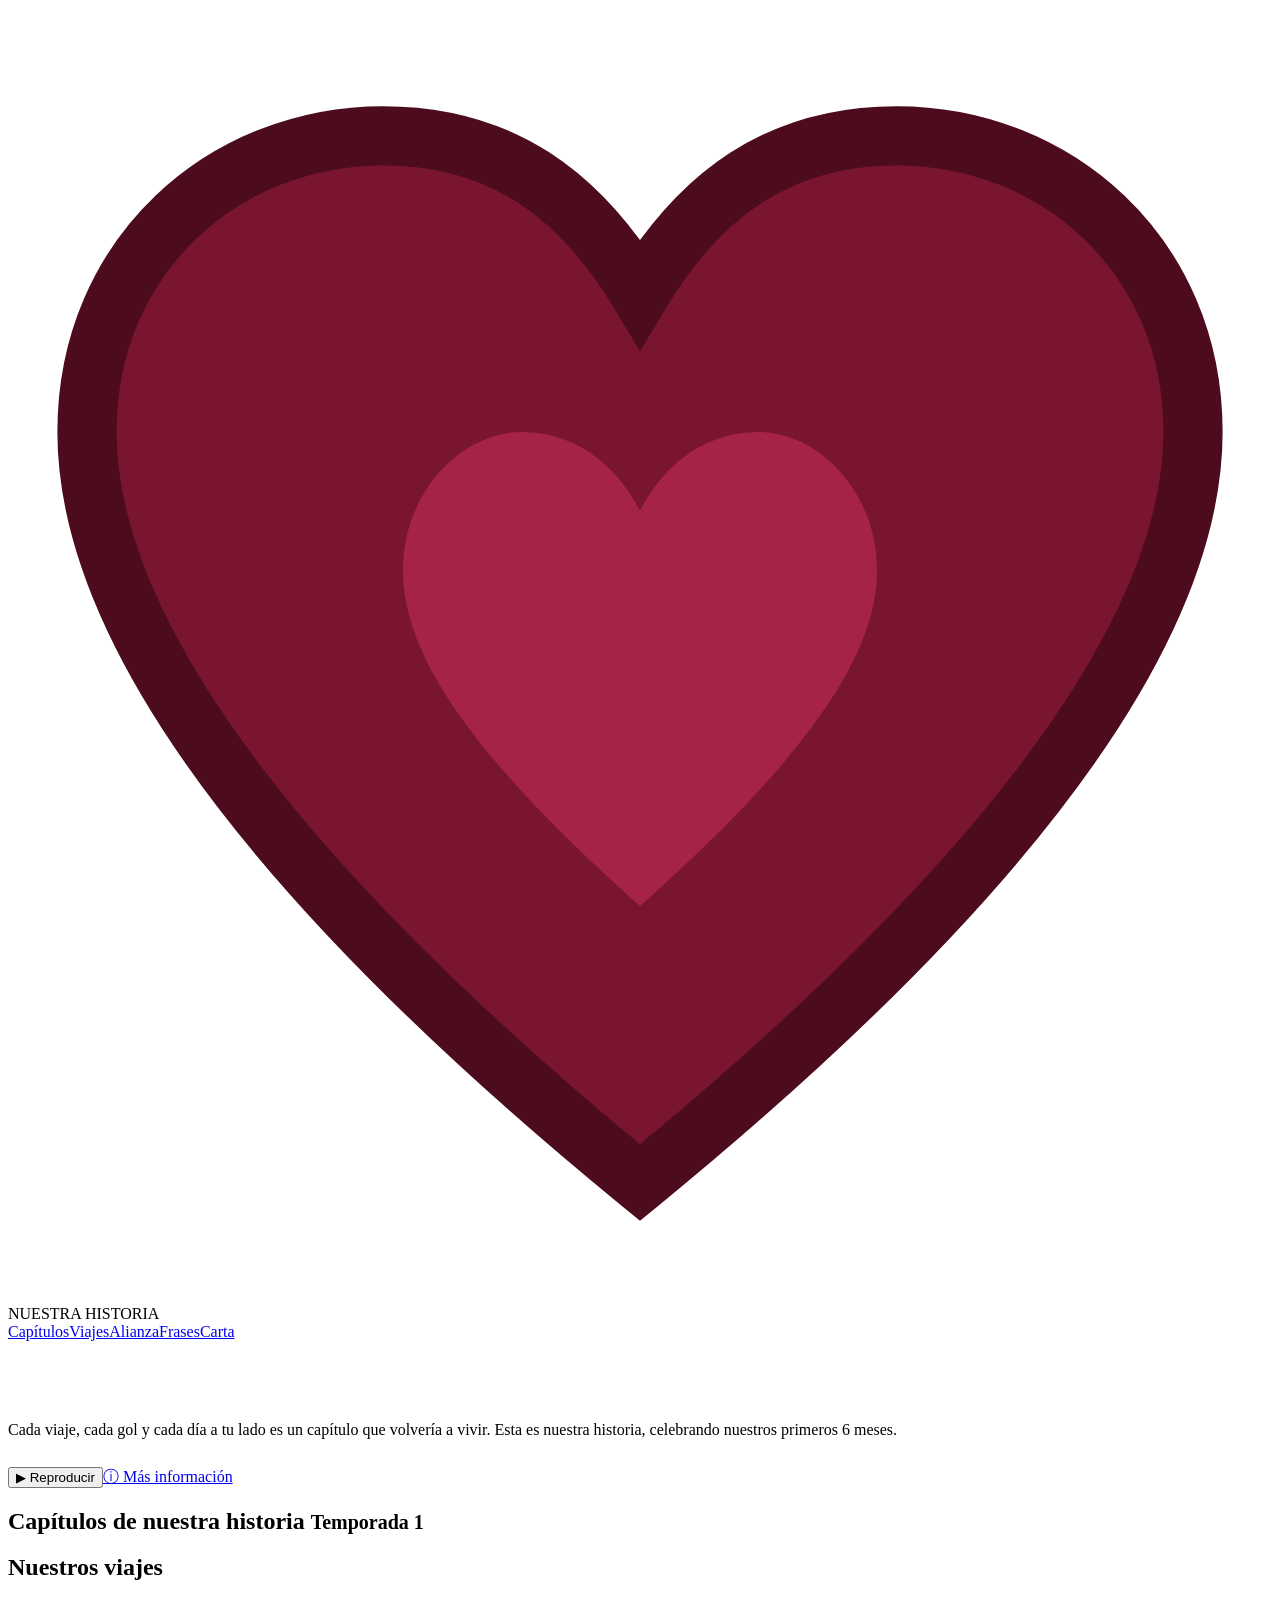
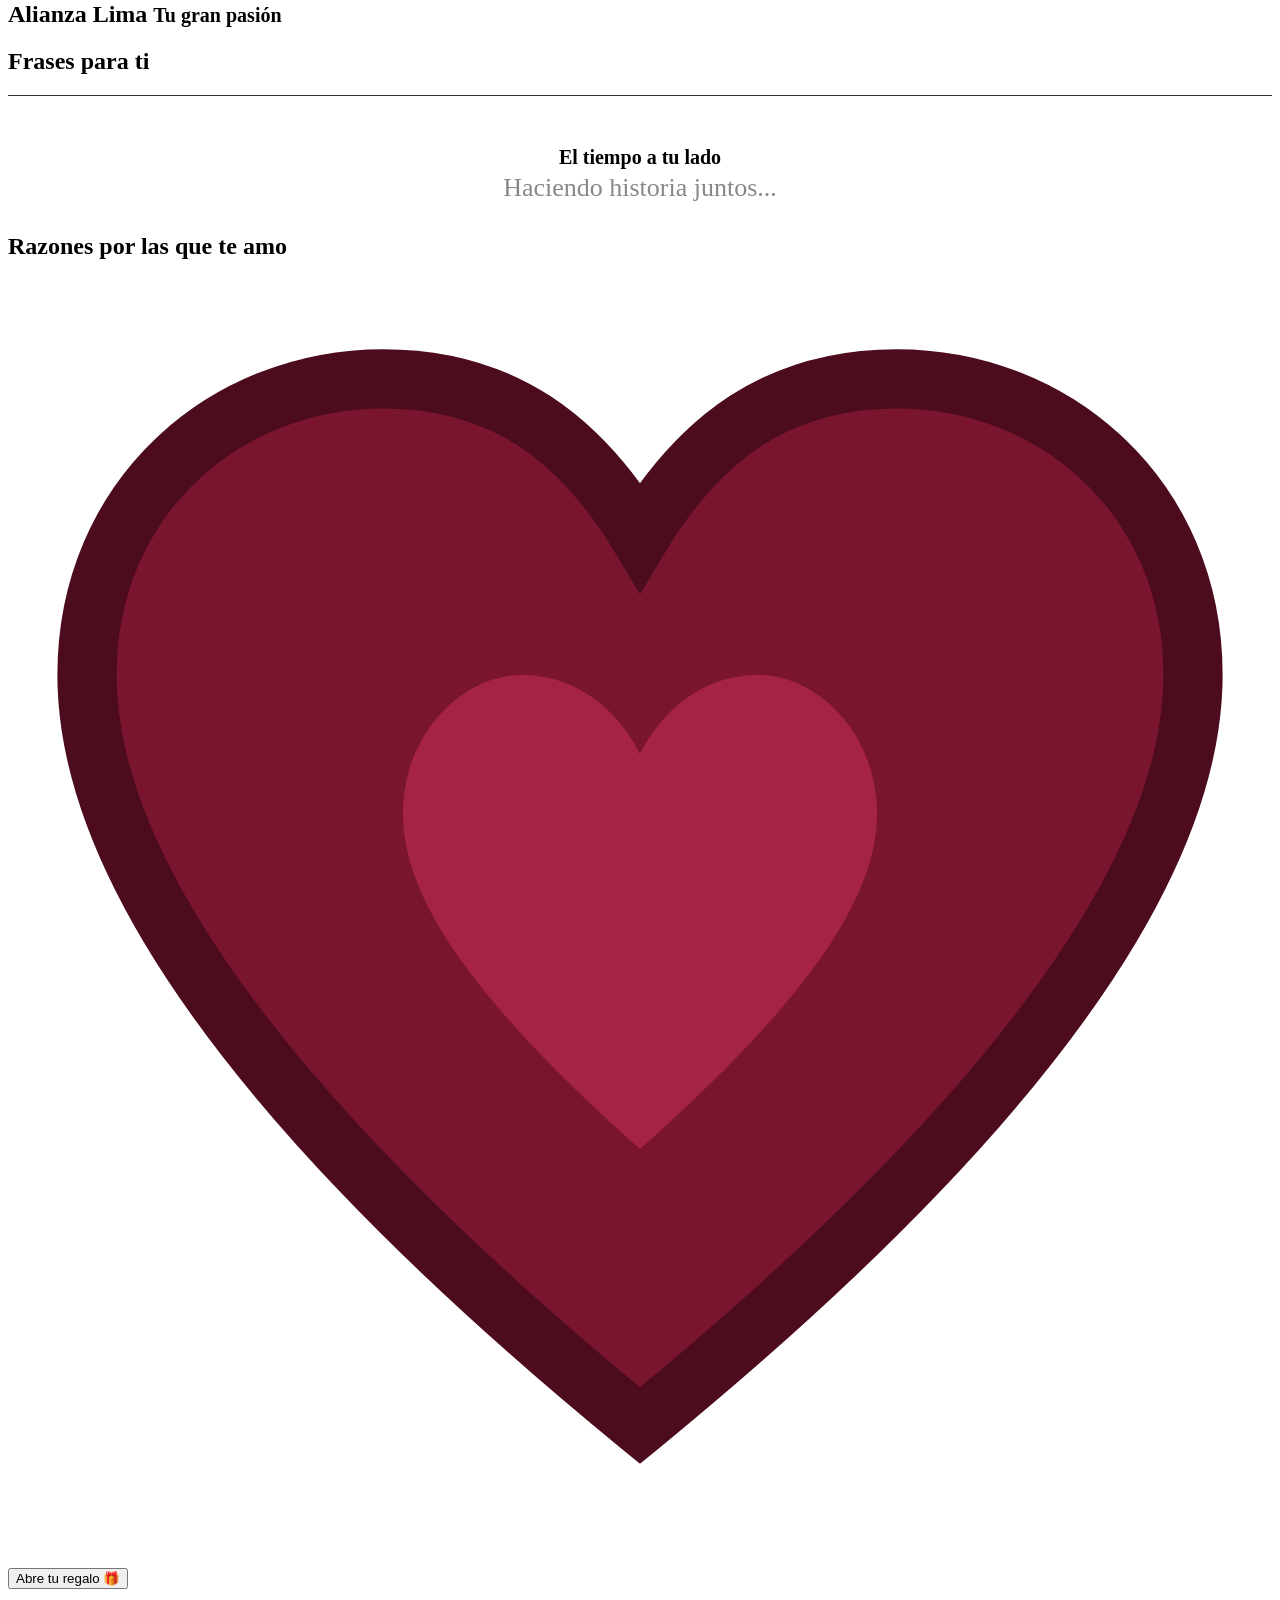
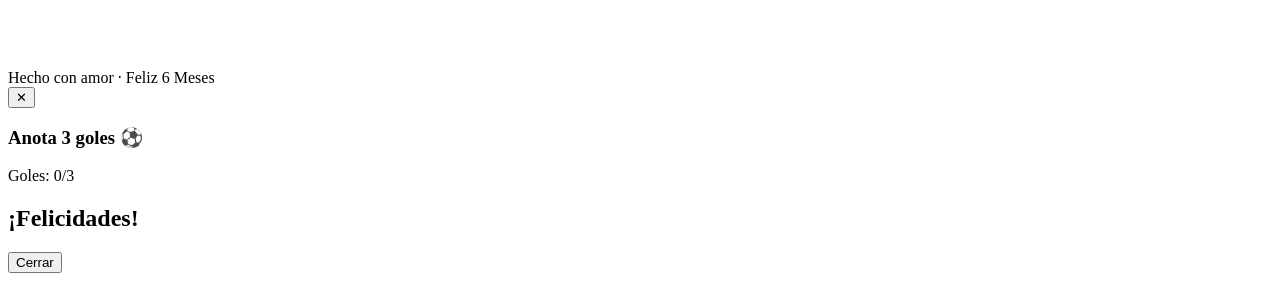
==== index.html @ a0ac825c "Add files via upload" ====
<!DOCTYPE html>
<html lang="es">
<head>
<meta charset="utf-8">
<meta name="viewport" content="width=device-width, initial-scale=1, viewport-fit=cover">
<meta name="robots" content="noindex,nofollow">
<title>Nuestra historia 💙 - Feliz 6 Meses</title>
<link href="https://fonts.googleapis.com/css2?family=Great+Vibes&family=Cormorant+Garamond:ital,wght@0,400;0,600;1,400&family=Poppins:wght@300;400;500;600;700&display=swap" rel="stylesheet">
<link rel="stylesheet" href="css/style.css">
</head>
<body>
<div id="intro">
  <h3 class="script" id="introTitle"></h3>
  <div class="env" id="env">
    <div class="back"></div>
    <div class="card"><small id="cardSmall"></small><span class="script" id="cardTitle"><span id="cardLine1"></span><br><span id="cardLine2"></span></span></div>
    <div class="pocket"></div>
    <div class="flap"></div>
    <svg class="seal" viewBox="0 0 64 64"><path d="M32 58C10 40 4 28 4 20 4 11 11 5 19 5c6 0 10 3 13 8 3-5 7-8 13-8 8 0 15 6 15 15 0 8-6 20-28 38z" fill="#7a1530" stroke="#4d0c1e" stroke-width="3"/><path d="M32 44c-9-8-12-13-12-17 0-4 3-7 6-7 3 0 5 2 6 4 1-2 3-4 6-4 3 0 6 3 6 7 0 4-3 9-12 17z" fill="#a52347"/></svg>
  </div>
  <div id="lockbox"></div>
</div>

<nav id="nav">
  <div class="logo">NUESTRA HISTORIA</div>
  <div class="links"><a href="#capitulos">Capítulos</a><a href="#viajes">Viajes</a><a href="#alianza">Alianza</a><a href="#frases">Frases</a><a href="#carta">Carta</a></div>
</nav>

<header class="hero" id="hero">
  <div class="tag" id="heroTag"></div>
  <h1 class="script"><span id="heroTitle"></span><br><span id="nom"></span></h1>
  <div class="meta"><b id="heroMeta1"></b><span id="heroMeta2"></span><span id="heroMeta3"></span></div>
  <p id="heroDesc">Cada viaje, cada gol y cada día a tu lado es un capítulo que volvería a vivir. Esta es nuestra historia, celebrando nuestros primeros 6 meses.</p>
  <div style="margin-top:28px"><button class="btn b1" id="playBtn">▶ Reproducir</button><a class="btn b2" href="#carta">ⓘ Más información</a></div>
</header>

<section id="capitulos"><h2>Capítulos de nuestra historia <small>Temporada 1</small></h2><div class="row" id="r1" data-r></div></section>
<section id="viajes"><h2>Nuestros viajes</h2><div class="row" id="r2" data-r></div></section>
<section id="alianza"><h2>Alianza Lima <small>Tu gran pasión</small></h2><div class="row" id="r3" data-r></div></section>
<section id="frases"><h2>Frases para ti</h2><div class="row" id="r4" data-r></div></section>
<section style="background:rgba(255,255,255,0.02);border-top:1px solid #333;margin-top:20px;padding-top:40px">
  <div style="text-align:center; padding:10px 4%">
    <h2 style="margin:0;font-size:20px">El tiempo a tu lado</h2>
    <div class="script" style="font-size:26px; color:#888; margin-top:4px">Haciendo historia juntos...</div>
  </div>
  <div class="count" id="count" data-r></div>
</section>
<section id="razones"><h2>Razones por las que te amo</h2><div class="reasons" id="r5" data-r></div></section>

<!-- SECCIÓN CARTA (Transición fluida sin 3D) -->
<section id="carta" style="padding-bottom: 80px;">
  <div class="paper-wrapper">
    <div class="paper" id="paper-doc">
      <svg class="sl" viewBox="0 0 64 64"><path d="M32 58C10 40 4 28 4 20 4 11 11 5 19 5c6 0 10 3 13 8 3-5 7-8 13-8 8 0 15 6 15 15 0 8-6 20-28 38z" fill="#7a1530" stroke="#4d0c1e" stroke-width="3"/><path d="M32 44c-9-8-12-13-12-17 0-4 3-7 6-7 3 0 5 2 6 4 1-2 3-4 6-4 3 0 6 3 6 7 0 4-3 9-12 17z" fill="#a52347"/></svg>
      <h2 class="script" id="letterTitle"></h2>
      <div id="letter" data-r></div>
      <p class="sg script" id="sign"></p>
      <button class="btn" id="love">Abre tu regalo 🎁</button>
    </div>
  </div>
</section>
<footer>Hecho con amor · Feliz 6 Meses</footer>

<!-- MINIJUEGO RETRO (Con botón de cerrar) -->
<div id="minigame" class="ov-modal">
  <div class="game-box">
    <button class="close-game" id="btn-close-game">✕</button>
    <h3>Anota 3 goles ⚽</h3>
    <div class="score">Goles: <span id="g-score">0</span>/3</div>
    
    <div class="pitch" id="pitch">
       <div class="goal-area"></div>
       <div class="gk" id="gk"></div>
       <div class="ball" id="ball"></div>
    </div>
  </div>
</div>

<!-- MODAL RECOMPENSA (Stand-up Hablando Huevadas) -->
<div id="reward" class="ov-modal">
   <div class="reward-card">
      <h2 class="script">¡Felicidades!</h2>
      <img id="r-img" src="" alt="Regalo" style="display:none">
      <p id="r-msg"></p>
      <button class="btn" id="close-reward">Cerrar</button>
   </div>
</div>

<div id="film"></div>
<audio id="bgm" loop preload="auto"></audio>
<div id="musicCtl" hidden aria-hidden="true">
  <button id="musicToggle" type="button" title="Reproducir música">▶</button>
  <span class="mstat" id="musicStatus">Música</span>
  <input id="musicVol" type="range" min="0" max="100" value="25" aria-label="Volumen">
</div>
<script src="js/app.js"></script>
</body>
</html>
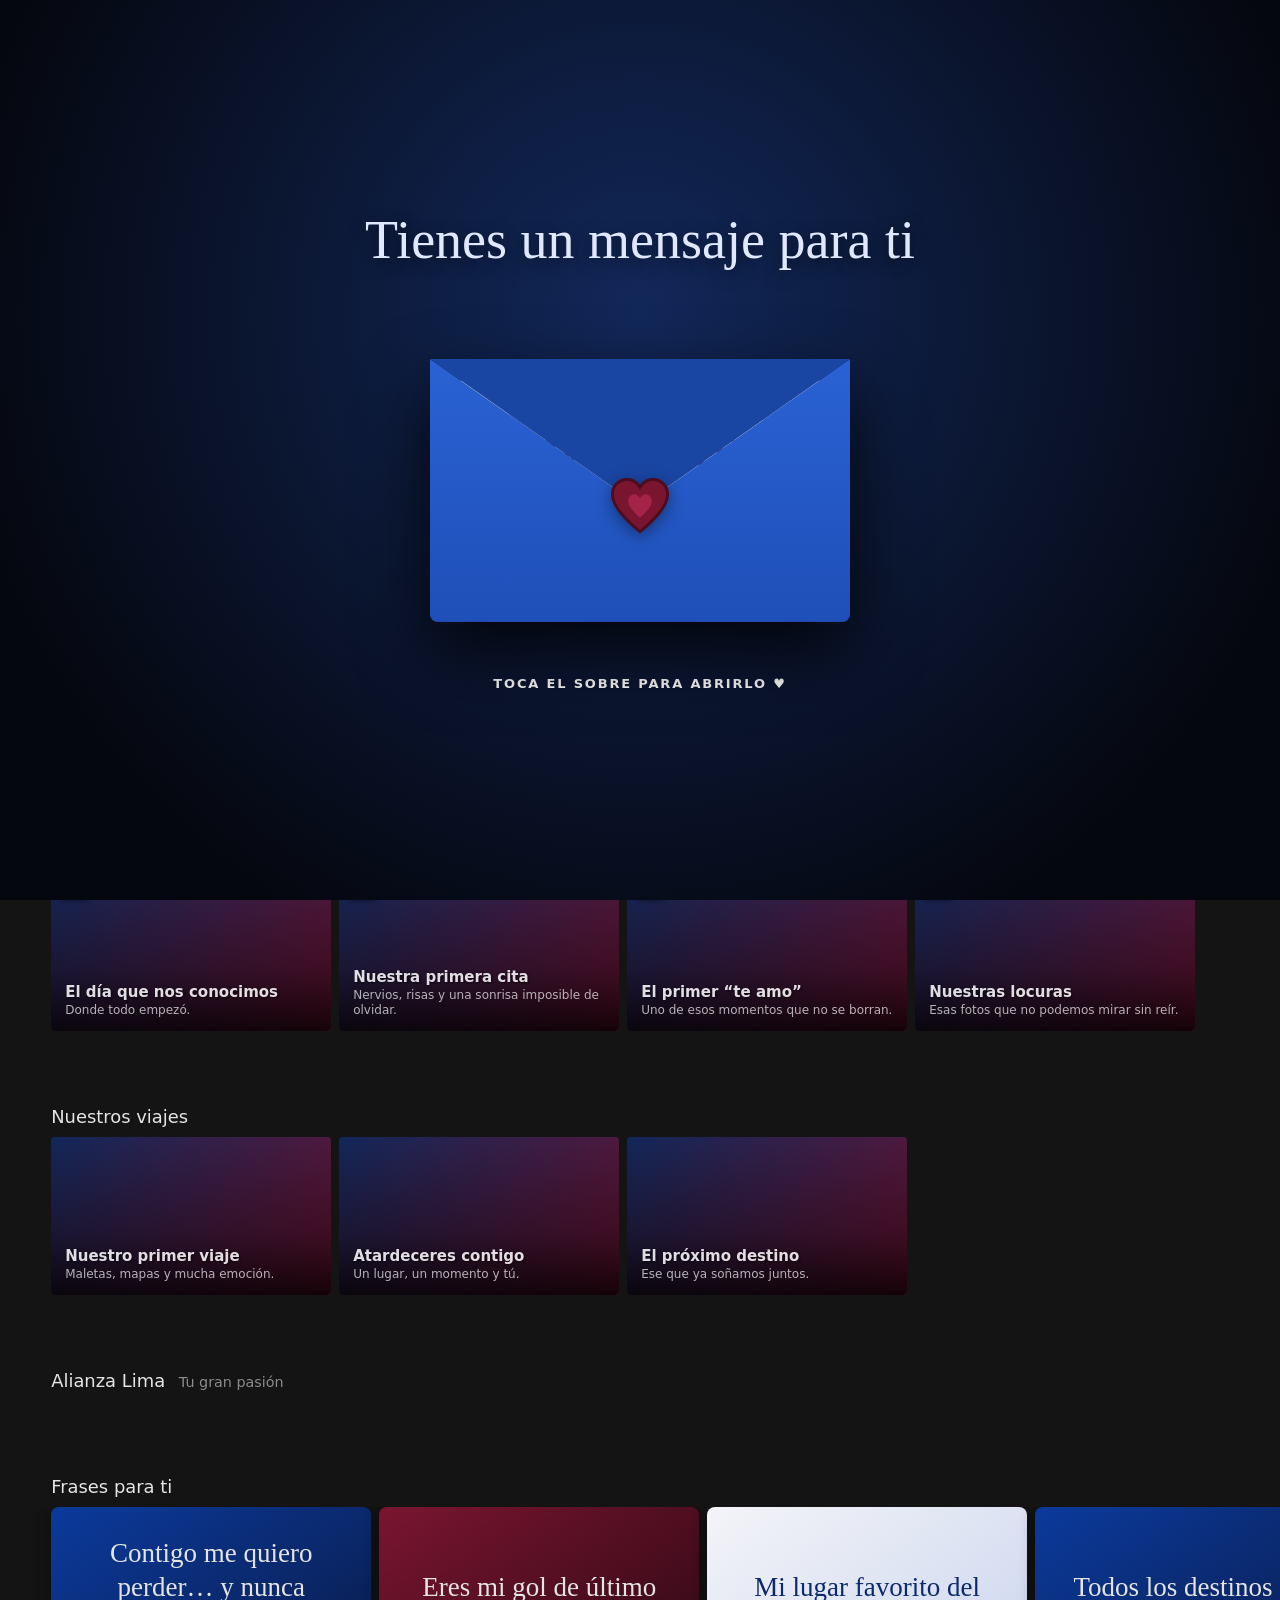
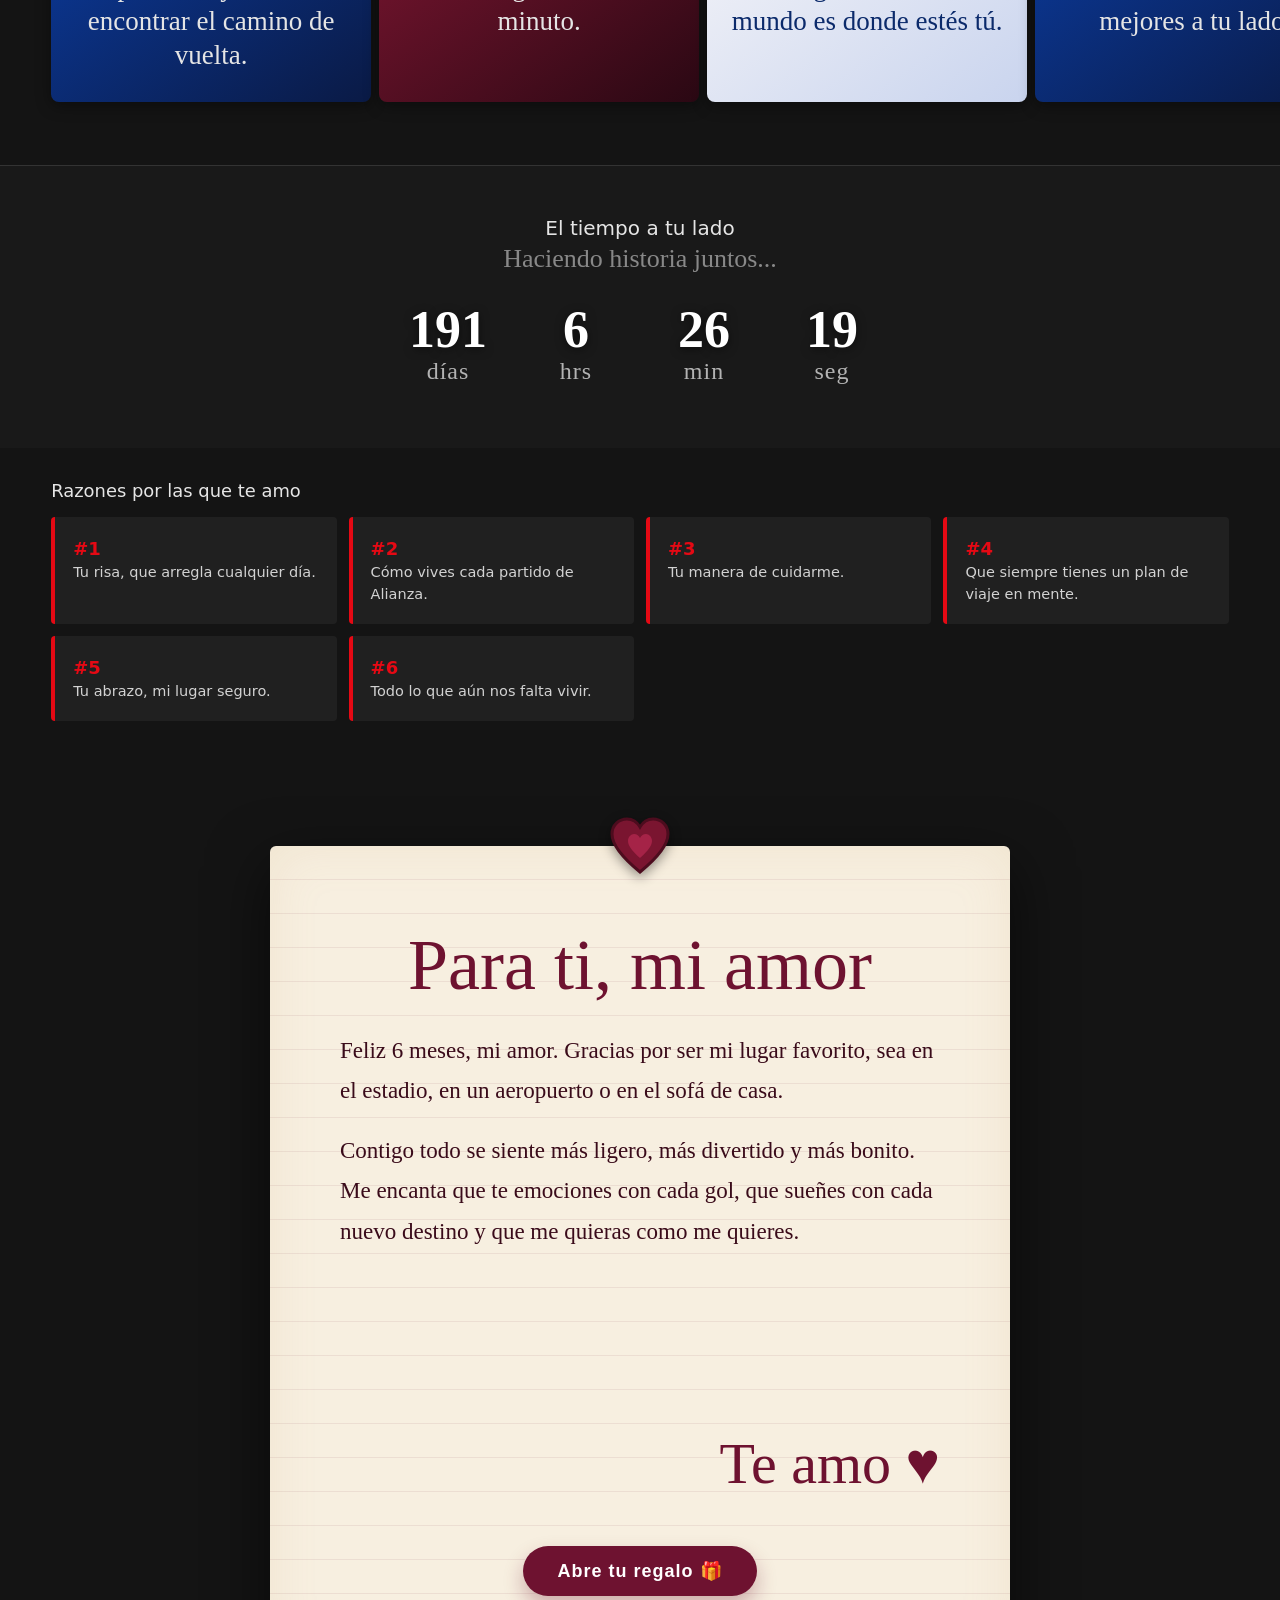
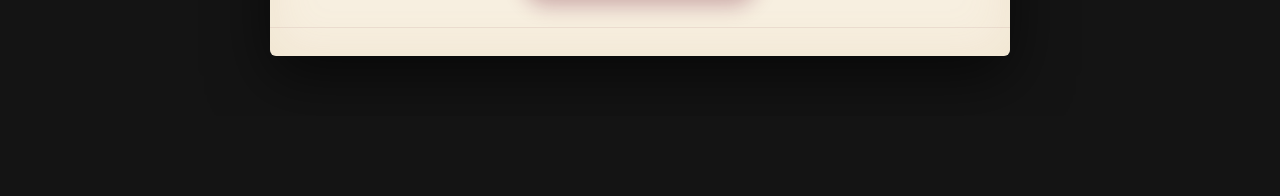
==== commit 89b96310: "Update index.html" ====
--- a/index.html
+++ b/index.html
@@ -59,7 +59,6 @@
     </div>
   </div>
 </section>
-<footer>Hecho con amor · Feliz 6 Meses</footer>
 
 <!-- MINIJUEGO RETRO (Con botón de cerrar) -->
 <div id="minigame" class="ov-modal">
--- a/css/style.css
+++ b/css/style.css
@@ -0,0 +1,264 @@
+:root{--bg:#141414;--red:#e50914;--wine:#6e1230;--mut:#a8adbd;color-scheme:dark}
+*{box-sizing:border-box;margin:0}
+html{scroll-behavior:smooth;scroll-padding-top:70px}
+body{background:var(--bg);color:#e5e5e5;font-family:Poppins,system-ui,sans-serif;overflow-x:hidden}
+.script{font-family:'Great Vibes',cursive,serif;font-weight:400}
+button{font-family:inherit}
+
+/* ---------- SOBRE Y TRANSICIONES ---------- */
+#intro{position:fixed;inset:0;z-index:100;background:radial-gradient(circle at 50% 35%,#12285a,#05070f 80%);display:flex;align-items:center;justify-content:center;flex-direction:column;gap:clamp(18px,4vh,34px);padding:20px;transition:opacity 1s ease 0.4s,visibility 1s 0.4s}
+#intro.gone{opacity:0;visibility:hidden}
+#intro h3{font-size:clamp(34px,8vw,54px);text-align:center;color:#dfe8ff;text-shadow: 0 4px 15px rgba(0,0,0,0.5)}
+.env{position:relative;width:min(420px,86vw);aspect-ratio:1.6;font-size:clamp(19px,5.6vw,26px);cursor:pointer;margin-top:6vh}
+.env>*{position:absolute}
+.env .back{inset:0;background:#123585;border-radius:8px;box-shadow:0 30px 70px #000c}
+.env .card{left:7%;right:7%;top:8%;height:84%;background:#f7efe0;border-radius:4px;z-index:1;display:flex;flex-direction:column;align-items:center;justify-content:flex-start;padding-top:9%;text-align:center;color:var(--wine);transition:transform 0.9s cubic-bezier(0.25, 1, 0.5, 1) 0.5s;box-shadow:0 2px 15px #0006}
+.card small{font:600 .38em Poppins;letter-spacing:.35em;color:#5a1024}
+.card > span{font-size:2.2em;line-height:1.05;margin-top:.1em}.card > span span{font-size:1em;line-height:inherit;margin:0;display:inline;max-width:100%;overflow-wrap:anywhere}
+.env .pocket{inset:0;background:linear-gradient(#2a62d4,#1f4fb8);clip-path:polygon(0 0,50% 56%,100% 0,100% 100%,0 100%);z-index:2;border-radius:0 0 8px 8px}
+.env .flap{left:0;right:0;top:0;height:56%;background:#1a46a3;clip-path:polygon(-.4% -1%,100.4% -1%,50% 100%);transform-origin:50% 0;transition:transform 0.6s cubic-bezier(0.25, 1, 0.5, 1);z-index:3}
+.env .seal{left:50%;top:56%;width:15%;aspect-ratio:1;transform:translate(-50%,-50%);z-index:4;transition:opacity .4s ease;animation:beat 2s infinite;filter:drop-shadow(0 4px 8px rgba(0,0,0,0.4))}
+@keyframes beat{0%,100%{transform:translate(-50%,-50%) scale(1)}50%{transform:translate(-50%,-50%) scale(1.08)}}
+.env.open .flap{transform:rotateX(180deg);z-index:0}
+.env.open .seal{opacity:0;animation:none}
+.env [hidden],#intro [hidden]{display:none!important}.env.open .card{transform:translateY(-65%)}
+.env.shake{animation:sh .5s cubic-bezier(.36,.07,.19,.97) both}
+@keyframes sh{10%,90%{transform:translateX(-2px)}20%,80%{transform:translateX(4px)}30%,50%,70%{transform:translateX(-6px)}40%,60%{transform:translateX(6px)}}
+
+#lockbox{text-align:center;color:var(--mut);font-size:13px;letter-spacing:.14em;margin-top:20px}
+#lockbox .cd{display:flex;gap:12px;justify-content:center;margin-top:14px}
+#lockbox .cd div{background:rgba(255,255,255,0.08);border:1px solid rgba(255,255,255,0.15);backdrop-filter:blur(5px);border-radius:8px;padding:10px 0;min-width:68px;box-shadow:0 4px 15px rgba(0,0,0,0.3)}
+#lockbox .cd b{display:block;font:600 clamp(24px,6vw,32px) Poppins;color:#fff;letter-spacing:0;line-height:1.2}
+#lockbox .cd span{font-size:10px;letter-spacing:.12em;opacity:0.8}
+.pulse{animation:pl 2s infinite}@keyframes pl{50%{opacity:.5}}
+
+/* ---------- NAV / HERO ---------- */
+nav{position:fixed;top:0;left:0;right:0;z-index:50;display:flex;align-items:center;gap:30px;padding:18px 4%;padding-top:calc(18px + env(safe-area-inset-top,0px));background:linear-gradient(to bottom, rgba(0,0,0,0.8) 0%, transparent 100%);transition:background .4s}
+nav.sc{background:#141414f2;backdrop-filter:blur(10px)}
+.logo{color:var(--red);font-weight:700;letter-spacing:.12em;font-size:22px;white-space:nowrap;font-family:Arial, Helvetica, sans-serif;transform:scaleY(1.1)}
+nav .links{display:flex;gap:20px;overflow-x:auto;scrollbar-width:none}
+nav a{color:#e5e5e5;text-decoration:none;font-size:14px;opacity:.9;white-space:nowrap;transition:opacity .2s, font-weight .2s}
+nav a:hover{opacity:1;font-weight:500}
+.hero{min-height:90vh;min-height:90svh;display:flex;flex-direction:column;justify-content:center;padding:110px 4% 90px;background-size:cover;background-position:center top;position:relative}
+.hero::before {content:'';position:absolute;inset:0;background:linear-gradient(90deg, #141414 10%, transparent 60%), linear-gradient(to top, #141414 0%, transparent 30%);z-index:1}
+.hero > * {position:relative;z-index:2}
+.hero .tag{color:var(--red);font-weight:700;letter-spacing:.25em;font-size:13px;display:flex;align-items:center;gap:8px;text-shadow:1px 1px 4px #000}
+.hero .tag::before{content:'N';display:inline-block;background:var(--red);color:#fff;padding:1px 6px;font-family:Arial, sans-serif;font-size:14px;border-radius:2px;letter-spacing:0}
+.hero h1{font-size:clamp(50px,11vw,110px);line-height:0.95;margin:12px 0 20px;text-shadow:2px 2px 10px rgba(0,0,0,0.7);font-family:'Great Vibes',cursive}
+.hero p{max-width:540px;color:#fff;font-size:clamp(15px, 3.5vw, 18px);font-weight:400;line-height:1.6;text-shadow:1px 1px 4px rgba(0,0,0,0.8)}
+.meta{margin:10px 0 20px;color:#a3a3a3;font-size:14px;display:flex;gap:14px;flex-wrap:wrap;font-weight:500;text-shadow:1px 1px 3px #000}.meta b{color:#46d369}
+.btn{display:inline-flex;align-items:center;justify-content:center;gap:8px;padding:10px 28px;border-radius:4px;border:0;font:600 16px Poppins,sans-serif;cursor:pointer;text-decoration:none;margin:0 12px 12px 0;transition:transform .2s, background .2s, opacity .2s}
+.btn:hover{transform:scale(1.04)}
+.b1{background:#fff;color:#000}.b1:hover{background:#e6e6e6}
+.b2{background:rgba(109, 109, 110, 0.7);color:#fff}.b2:hover{background:rgba(109, 109, 110, 0.9)}
+
+/* ---------- FILAS ---------- */
+section{padding:2.5vw 0 1vw;position:relative;z-index:5}
+h2{font-size:clamp(16px, 1.4vw, 24px);font-weight:500;color:#e5e5e5;padding:0 4%;margin-bottom:10px;line-height:1.2}
+h2 small{color:#8c8c8c;font-weight:400;font-size:0.8em;margin-left:8px}
+.row{display:flex;gap:8px;overflow-x:auto;padding:0 4% 30px;scroll-snap-type:x proximity;scrollbar-width:none}
+.row::-webkit-scrollbar{display:none}
+.c{flex:none;width:min(280px,75vw);aspect-ratio:16/9;scroll-snap-align:start;border-radius:4px;background:#222;position:relative;overflow:hidden;transition:transform 0.4s cubic-bezier(0.25, 1, 0.5, 1), box-shadow 0.4s;cursor:pointer}
+.c:hover{transform:scale(1.06) translateY(-2px);box-shadow:0 10px 20px rgba(0,0,0,0.6);z-index:10}
+.ph{position:absolute;inset:0;background:center/cover,linear-gradient(135deg,#12285a,#6e1230);transition:transform 0.4s}
+.c:hover .ph{transform:scale(1.05)}
+.cap{position:absolute;inset:0;background:linear-gradient(to top, rgba(0,0,0,0.95) 0%, rgba(0,0,0,0.4) 40%, transparent 100%);display:flex;flex-direction:column;justify-content:flex-end;padding:12px 14px;opacity:0.85;transition:opacity 0.3s}
+.c:hover .cap{opacity:1}
+.cap b{display:block;font-size:15px;color:#fff;margin-bottom:2px;font-weight:600;text-shadow:1px 1px 3px #000}
+.cap span{font-size:12px;color:#ccc;line-height:1.3;display:-webkit-box;-webkit-line-clamp:2;-webkit-box-orient:vertical;overflow:hidden}
+.ep{position:absolute;top:10px;left:10px;background:var(--red);color:#fff;font-size:10px;font-weight:700;letter-spacing:.1em;padding:2px 6px;border-radius:2px;box-shadow:0 2px 5px rgba(0,0,0,0.5)}
+
+.q{flex:none;width:min(320px,80vw);padding:30px 24px;border-radius:8px;background:linear-gradient(145deg,#0b3a9c,#0a1a45);font-size:clamp(22px,5.5vw,27px);line-height:1.25;display:flex;align-items:center;text-align:center;justify-content:center;min-height:180px;box-shadow:0 4px 15px rgba(0,0,0,0.4);transition:transform 0.3s}
+.q:hover{transform:scale(1.04)}
+.q.w{background:linear-gradient(145deg,#7a1530,#2a0813)}.q.l{background:linear-gradient(145deg,#f4f4f8,#c9d4ee);color:#0b2a6b}
+
+.reasons{display:grid;grid-template-columns:repeat(auto-fill,minmax(240px,1fr));gap:12px;padding:6px 4% 30px}
+.reasons div{background:rgba(255,255,255,0.05);border-left:4px solid var(--red);padding:18px;border-radius:4px;font-size:14.5px;line-height:1.5;transition:background .2s, transform .2s;color:#d2d2d2}
+.reasons div:hover{background:rgba(255,255,255,0.1);transform:translateX(4px)}
+
+.count{display:flex;gap:18px;justify-content:center;flex-wrap:wrap;padding:10px 4% 40px}
+.count div{padding:10px 16px;text-align:center;min-width:110px}
+.count b{display:block;font:600 clamp(36px,9vw,52px) 'Cormorant Garamond',serif;color:#fff;line-height:1;margin-bottom:2px;text-shadow:0 2px 10px rgba(0,0,0,0.5)}
+.count span{font:400 24px 'Great Vibes',cursive;color:#b3b3b3;text-transform:lowercase;letter-spacing:1px}
+
+/* ---------- CARTA ANIMADA (Transiciones Fluidas) ---------- */
+.paper-wrapper { padding-bottom: 60px; overflow: hidden; }
+.paper{position:relative;max-width:740px;margin:50px auto 0;width:calc(100% - 8vw);background:#f7efe0;background-image:repeating-linear-gradient(transparent 0 33px,#6e123014 33px 34px);color:#3a0b1a;border-radius:6px;padding:clamp(50px,10vw,80px) clamp(26px,7vw,70px) clamp(40px,7vw,60px);text-align:center;box-shadow:0 20px 60px rgba(0,0,0,0.6),inset 0 0 50px #c9a26a22;
+  /* Animación de entrada fluida, sin 3D forzado */
+  opacity: 0; transform: translateY(80px); transition: opacity 1s ease-out, transform 1s cubic-bezier(0.2, 0.8, 0.2, 1);
+}
+.paper.visible { opacity: 1; transform: translateY(0); }
+.paper.floating { animation: float 6s ease-in-out infinite; }
+@keyframes float{0%,100%{transform:translateY(0)}50%{transform:translateY(-6px)}}
+
+.paper .sl{position:absolute;left:50%;top:0;width:64px;transform:translate(-50%,-50%);filter:drop-shadow(0 4px 6px rgba(0,0,0,0.4))}
+.paper h2{padding:0;font-size:clamp(46px,10vw,72px);color:var(--wine);margin-bottom:26px;line-height:1.1}
+.paper p{font:400 clamp(19px,4.8vw,23px)/1.75 'Cormorant Garamond',Georgia,serif;margin-bottom:20px;text-align:left;text-wrap:pretty}
+
+/* Párrafos en cascada suaves */
+.paper p.hid { opacity: 0; transform: translateY(20px); transition: all 0.7s cubic-bezier(0.2, 0.8, 0.2, 1); }
+.paper p.show { opacity: 1; transform: translateY(0); }
+
+.paper .sg{font-size:clamp(42px,9vw,58px);color:var(--wine);text-align:right;margin:20px 0 0}
+.paper .btn{background:var(--wine);color:#fff;margin:32px 0 0;font-weight:600;padding:14px 34px;border-radius:30px;font-size:18px;letter-spacing:1px;box-shadow:0 10px 20px rgba(110,18,48,0.3);transition: transform 0.2s, box-shadow 0.2s}
+.paper .btn:hover{background:#5a0e26;transform:scale(1.05);box-shadow:0 15px 25px rgba(110,18,48,0.5)}
+
+/* ---------- MINIJUEGO RETRO 2D ---------- */
+.ov-modal{position:fixed;inset:0;background:rgba(0,0,0,0.95);z-index:300;display:none;flex-direction:column;align-items:center;justify-content:center;backdrop-filter:blur(10px)}
+.ov-modal.on{display:flex; animation: fadeIn 0.3s ease;}
+@keyframes fadeIn { from { opacity: 0; } to { opacity: 1; } }
+
+.game-box{background:#1a1a1a;padding:24px;border-radius:12px;text-align:center;border:1px solid #333;width:min(440px, 92vw);box-shadow:0 15px 50px rgba(0,0,0,0.9);position:relative}
+.close-game{position:absolute;top:12px;right:12px;background:rgba(255,255,255,0.1);color:#fff;border:none;border-radius:50%;width:32px;height:32px;font-size:16px;cursor:pointer;display:flex;align-items:center;justify-content:center;transition:background 0.2s}
+.close-game:hover{background:var(--red)}
+
+.game-box h3{font-size:20px;margin-bottom:6px;color:#fff;font-weight:600}
+.score{font-size:20px;font-weight:700;margin-bottom:16px;color:var(--red)}
+
+/* Cancha 2D Estilo Retro */
+.pitch{background:#4caf50;width:100%;height:320px;position:relative;border:3px solid #fff;border-bottom:none;overflow:hidden;cursor:crosshair;box-shadow:inset 0 0 40px rgba(0,0,0,0.4)}
+/* Líneas de la cancha */
+.pitch::after {content:'';position:absolute;bottom:25%;left:0;right:0;height:2px;background:rgba(255,255,255,0.5)}
+
+/* Arco y Red 2D Frontal */
+.goal-area{position:absolute;top:20px;left:15%;width:70%;height:100px;border:5px solid #fff;border-bottom:none;background-image:linear-gradient(to right, rgba(255,255,255,0.4) 1px, transparent 1px), linear-gradient(to bottom, rgba(255,255,255,0.4) 1px, transparent 1px);background-size:12px 12px;box-shadow:inset 0 20px 40px rgba(0,0,0,0.3)}
+
+/* Arquero (Más difícil, frente plano) */
+.gk{position:absolute;top:70px; left:42%; width:16%; height:50px; background:#ffeb3b; border-radius:8px 8px 0 0; border:2px solid #000; display:flex; justify-content:center; align-items:center; transition:left 0.2s ease-in-out; z-index:2; box-shadow:0 5px 10px rgba(0,0,0,0.4)}
+.gk::before {content:'';position:absolute;top:-15px;width:24px;height:24px;background:#f5d0b5;border-radius:50%;border:2px solid #000} /* Cabeza */
+.gk::after {content:'';position:absolute;top:10px;left:-10px;right:-10px;height:12px;background:#000;border-radius:4px;z-index:-1} /* Brazos extendidos */
+
+/* Pelota */
+.ball{position:absolute;bottom:10%;left:46%;width:8%;aspect-ratio:1;background:radial-gradient(circle at 30% 30%, #fff, #ddd 60%, #999);border-radius:50%;transition:left 0.4s linear, bottom 0.4s cubic-bezier(0.1, 0.7, 0.4, 1);z-index:3;pointer-events:none;box-shadow: 0 5px 10px rgba(0,0,0,0.6)}
+
+/* ---------- MODAL RECOMPENSA ---------- */
+.reward-card{background:#f7efe0;color:#3a0b1a;padding:35px 25px;border-radius:10px;max-width:420px;width:92%;text-align:center;box-shadow:0 15px 50px rgba(0,0,0,0.8);position:relative;animation:popIn 0.6s cubic-bezier(0.175, 0.885, 0.32, 1.275)}
+@keyframes popIn { from { transform: scale(0.5); opacity: 0; } to { transform: scale(1); opacity: 1; } }
+.reward-card h2{font-size:46px;color:var(--wine);margin-bottom:15px;line-height:1}
+.reward-card img{width:100%;border-radius:8px;margin:15px 0;box-shadow:0 5px 15px rgba(0,0,0,0.2);object-fit:cover;max-height:300px}
+.reward-card p{font-size:16.5px;line-height:1.6;margin-bottom:25px;font-family:Poppins,sans-serif;font-weight:500}
+.reward-card .btn{background:var(--wine);border-radius:30px;padding:12px 34px}
+
+/* ---------- PELÍCULA ---------- */
+#film{position:fixed;inset:0;z-index:150;background:#000;display:none;overflow:hidden}
+#film.on{display:block}
+#film .l{position:absolute;inset:-4%;background:center/cover;opacity:0;transition:opacity 1.4s}
+#film .l.s{opacity:1}
+@keyframes kb{from{transform:scale(1.02)}to{transform:scale(1.15) translate(-1.5%,-1%)}}
+#film .bar{position:absolute;left:0;right:0;height:11vh;background:#000;z-index:3}
+#film .t{top:0}#film .bt{bottom:0}
+#film .fc{position:absolute;inset:0;z-index:2;display:flex;flex-direction:column;align-items:center;justify-content:flex-end;text-align:center;padding:0 8% 15vh;background:linear-gradient(transparent 50%,rgba(0,0,0,0.8));text-shadow:0 2px 14px #000}
+#film .fc.mid{justify-content:center;padding-bottom:0;background:rgba(0,0,0,0.5)}
+#film .fc h4{font-size:clamp(34px,8vw,76px);animation:fi 1.4s both}
+#film .fc p{font-size:clamp(14px,3vw,19px);color:#e6e6ee;margin-top:8px;animation:fi 1.4s .4s both;font-weight:300}
+@keyframes fi{from{opacity:0;transform:translateY(20px)}}
+#film .x{position:absolute;right:20px;top:calc(20px + env(safe-area-inset-top,0px));z-index:5;background:rgba(0,0,0,0.6);color:#fff;border:1px solid rgba(255,255,255,0.3);border-radius:50%;width:44px;height:44px;font-size:18px;cursor:pointer;transition:background 0.2s}
+#film .x:hover{background:rgba(0,0,0,0.9)}
+#film .pg{position:absolute;left:0;right:0;bottom:0;height:4px;z-index:5;background:rgba(255,255,255,0.2)}#film .pg i{display:block;height:100%;width:0;background:var(--red);transition:width .6s linear}
+#film video{position:absolute;inset:0;width:100%;height:100%;object-fit:contain;z-index:1;background:#000}
+
+/* ---------- PANEL MAESTRO ---------- */
+#gear{position:fixed;right:16px;bottom:calc(16px + env(safe-area-inset-bottom,0px));z-index:200;background:rgba(255,255,255,0.95);backdrop-filter:blur(10px);color:#000;border:0;border-radius:30px;padding:12px 20px;font-weight:600;font-size:14px;cursor:pointer;box-shadow:0 6px 20px rgba(0,0,0,0.5);transition:transform .2s}
+#gear:hover{transform:scale(1.05)}
+#panel{position:fixed;top:0;right:0;bottom:0;width:min(480px,100vw);z-index:210;background:rgba(18,18,24,0.97);backdrop-filter:blur(15px);border-left:1px solid rgba(255,255,255,0.08);overflow-y:auto;padding:24px 22px 90px;transform:translateX(100%);transition:transform .4s cubic-bezier(0.2,0.8,0.2,1);font-size:13px;box-shadow:-10px 0 40px rgba(0,0,0,0.8)}
+#panel.on{transform:none}
+#panel h3{font-size:22px;margin-bottom:6px;color:#fff;font-weight:600}
+#panel h4{margin:30px 0 14px;color:#f7efe0;font-size:13.5px;letter-spacing:.05em;text-transform:uppercase;background:rgba(255,255,255,0.05);padding:12px 14px;border-radius:6px;font-weight:600;border-left:3px solid var(--red)}
+#panel .note{color:#a8adbd;font-size:12.5px;line-height:1.5;margin-bottom:14px;background:rgba(0,0,0,0.3);padding:10px 14px;border-radius:6px}
+#panel label{display:block;color:#e5e5e5;margin:16px 0 8px;font-size:13px;font-weight:500}
+#panel input[type=text],#panel input[type=number],#panel input[type=datetime-local],#panel textarea{width:100%;background:rgba(255,255,255,0.06);border:1px solid rgba(255,255,255,0.15);border-radius:6px;color:#fff;padding:12px 14px;font:14px Poppins,sans-serif;transition:border-color .2s, background .2s}
+#panel input:focus,#panel textarea:focus{border-color:var(--red);background:rgba(255,255,255,0.1);outline:none}
+#panel input[type=datetime-local]::-webkit-calendar-picker-indicator{filter:invert(1)}
+#panel textarea{min-height:100px;resize:vertical}
+#panel .rw{display:flex;gap:10px;align-items:center}
+#panel button{background:rgba(255,255,255,0.1);color:#fff;border:1px solid rgba(255,255,255,0.2);border-radius:6px;padding:11px 16px;cursor:pointer;font-size:13px;font-weight:500;transition:all .2s;white-space:nowrap}
+#panel button:hover{background:rgba(255,255,255,0.15)}
+#panel button:active{transform:scale(0.97)}
+#panel button.p{background:var(--red);border-color:var(--red);color:#fff;font-weight:600}
+#panel button.p:hover{background:#c40811}
+#panel .it{display:flex;gap:10px;align-items:center;margin:12px 0;background:rgba(0,0,0,0.3);padding:12px;border-radius:8px;border:1px solid rgba(255,255,255,0.05)}
+#panel .th{flex:none;width:80px;height:45px;border-radius:4px;background:#333 center/cover;display:flex;align-items:center;justify-content:center;cursor:pointer;font-size:24px;transition:opacity .2s;box-shadow:inset 0 0 10px rgba(0,0,0,0.5)}
+#panel .th:hover{opacity:0.7}
+#panel .fl{flex:1;display:flex;flex-direction:column;gap:8px;min-width:0}
+#panel .x2{position:sticky;top:0;float:right;z-index:2;background:rgba(0,0,0,0.5);backdrop-filter:blur(4px);padding:8px 12px;border-radius:20px;border:1px solid rgba(255,255,255,0.1)}
+/* ---------- CONTROL DE MÚSICA ---------- */
+#musicCtl{position:fixed;left:16px;bottom:calc(16px + env(safe-area-inset-bottom,0px));z-index:190;display:flex;align-items:center;gap:9px;background:rgba(18,18,24,.92);backdrop-filter:blur(12px);border:1px solid rgba(255,255,255,.12);border-radius:999px;padding:8px 12px;color:#fff;box-shadow:0 8px 25px rgba(0,0,0,.45)}
+#musicCtl button{border:0;background:none;color:#fff;cursor:pointer;font-size:18px;line-height:1;padding:2px 4px}
+#musicCtl input{width:95px;accent-color:var(--red);cursor:pointer}
+#musicCtl .mstat{font-size:11px;color:#c9c9c9;white-space:nowrap}
+#panel input[type=range]{width:100%;accent-color:var(--red)}
+@media(prefers-reduced-motion:reduce){*{animation:none!important;transition:none!important}}
+
+/* ================= MEJORAS v2 ================= */
+/* Ícono de música oculto (la música suena sola) */
+#musicCtl{display:none!important}
+.heart{position:fixed;z-index:400;font-size:clamp(22px,6vw,34px);pointer-events:none;animation:heartUp 2.6s ease-out forwards}
+@keyframes heartUp{from{opacity:1;transform:translateY(0) scale(.7)}to{opacity:0;transform:translateY(-75vh) scale(1.3) rotate(12deg)}}
+img,video{max-width:100%}
+#intro{overflow-y:auto}
+.game-box{max-height:96vh;max-height:96dvh;overflow:auto}
+.reward-card{max-height:92vh;max-height:92dvh;overflow:auto}
+body.editing .reasons div,body.editing .q{cursor:pointer}
+body.editing .reasons div:hover{outline:1px dashed rgba(255,255,255,.35)}
+a:focus-visible,button:focus-visible,input:focus-visible,textarea:focus-visible,summary:focus-visible{outline:2px solid #fff;outline-offset:2px}
+
+@media (hover:none){
+  .c:hover,.q:hover,.btn:hover,.reasons div:hover,#gear:hover{transform:none}
+  .c:hover{box-shadow:none}
+  .c:hover .ph{transform:none}
+}
+@media (max-width:640px){
+  nav{gap:14px;padding:12px 4%;padding-top:calc(12px + env(safe-area-inset-top,0px))}
+  .logo{font-size:15px;letter-spacing:.08em}
+  nav a{font-size:13px}
+  nav .links{gap:16px;-webkit-mask-image:linear-gradient(90deg,#000 88%,transparent);mask-image:linear-gradient(90deg,#000 88%,transparent);padding-right:18px}
+  .hero{padding:96px 5% 56px;min-height:82vh;min-height:82svh}
+  .hero::before{background:linear-gradient(0deg,#141414 6%,rgba(20,20,20,.55) 55%,rgba(20,20,20,.35))}
+  .btn{padding:11px 22px;font-size:15px;margin:0 10px 10px 0}
+  .reasons{grid-template-columns:1fr;padding-bottom:20px}
+  .count{gap:4px}.count div{min-width:68px;padding:8px}
+  .paper{width:calc(100% - 6vw)}
+  h2{font-size:17px}
+  .row{padding-bottom:22px}
+}
+@media (max-height:520px) and (orientation:landscape){
+  #intro{justify-content:flex-start;padding:14px}
+  .env{margin-top:2vh;width:min(300px,56vw)}
+  .hero{min-height:100vh;padding-top:80px}
+}
+@media (max-height:600px){.pitch{height:240px}}
+
+/* ---------- Panel maestro v2 ---------- */
+#gear{padding:11px 18px;right:max(16px,env(safe-area-inset-right,0px))}
+#panel{padding:0 0 calc(90px + env(safe-area-inset-bottom,0px));height:100vh;height:100dvh;overscroll-behavior:contain;-webkit-overflow-scrolling:touch}
+#panel .ph2{position:sticky;top:0;z-index:5;display:flex;align-items:center;justify-content:space-between;gap:10px;padding:calc(14px + env(safe-area-inset-top,0px)) 18px 12px;background:rgba(18,18,24,.98);border-bottom:1px solid rgba(255,255,255,.08)}
+#panel .ph2 h3{margin:0;font-size:19px}
+#panel .x2{position:static;float:none;flex:none;padding:8px 14px}
+#panel .pill{display:block;font-size:12px;color:#46d369;margin-top:3px;font-weight:500;line-height:1.3}
+#panel .pill.warn{color:#ffb74d}
+#panel .pbody{padding:10px 18px 0}
+#panel details.sec{margin:12px 0;border:1px solid rgba(255,255,255,.08);border-radius:10px;background:rgba(255,255,255,.02);overflow:hidden}
+#panel details.sec>summary{list-style:none;cursor:pointer;padding:15px 16px;font-weight:600;font-size:14px;color:#f7efe0;display:flex;align-items:center;gap:10px;border-left:3px solid var(--red);user-select:none}
+#panel details.sec>summary::-webkit-details-marker{display:none}
+#panel details.sec>summary::after{content:'＋';margin-left:auto;opacity:.6}
+#panel details.sec[open]>summary::after{content:'−'}
+#panel details.sec[open]>summary{background:rgba(255,255,255,.05)}
+#panel .sb{padding:2px 16px 16px}
+#panel .rw{flex-wrap:wrap}
+#panel .rw input[type=datetime-local]{flex:1 1 180px;min-width:0;width:auto}
+#panel .it{flex-wrap:wrap}
+#panel .it .fl{flex:1 1 160px}
+#panel button:disabled{opacity:.3;cursor:default}
+#panel .li{display:flex;gap:8px;align-items:flex-start;margin:10px 0;background:rgba(0,0,0,.3);padding:10px;border-radius:8px;border:1px solid rgba(255,255,255,.06)}
+#panel .li .n{flex:none;min-width:26px;height:26px;border-radius:50%;background:var(--red);color:#fff;font-weight:700;font-size:12px;display:flex;align-items:center;justify-content:center;margin-top:7px}
+#panel .li textarea{flex:1;min-width:0;min-height:68px;field-sizing:content}
+#panel .li .ac{display:flex;flex-direction:column;gap:6px}
+#panel .li .ac button{padding:6px 10px;min-width:40px}
+#panel .add{width:100%;margin-top:6px;border-style:dashed}
+@media(max-width:640px){
+  #panel{width:100vw}
+  #panel input[type=text],#panel input[type=number],#panel input[type=datetime-local],#panel textarea{font-size:16px}
+  #panel .pbody{padding:8px 12px 0}
+  #panel .sb{padding:2px 12px 14px}
+  #gear{padding:10px 16px;font-size:13px}
+}
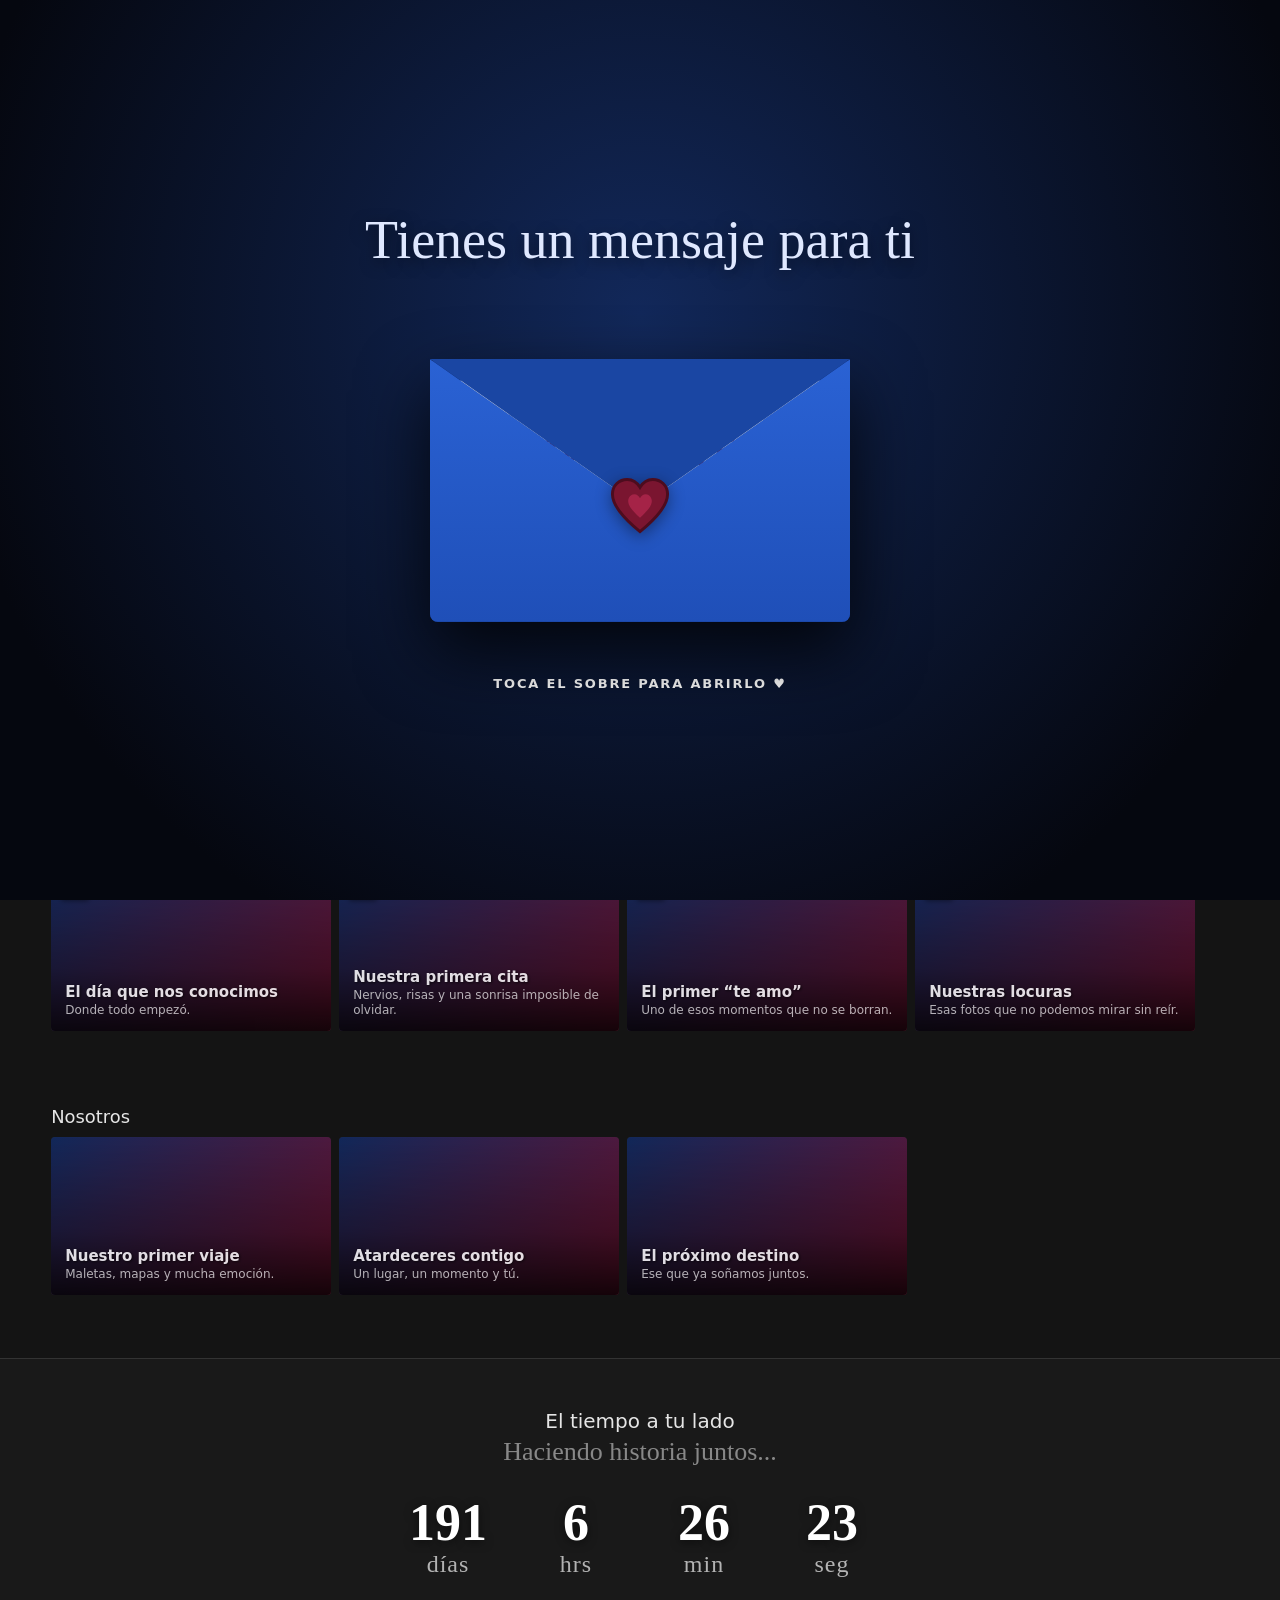
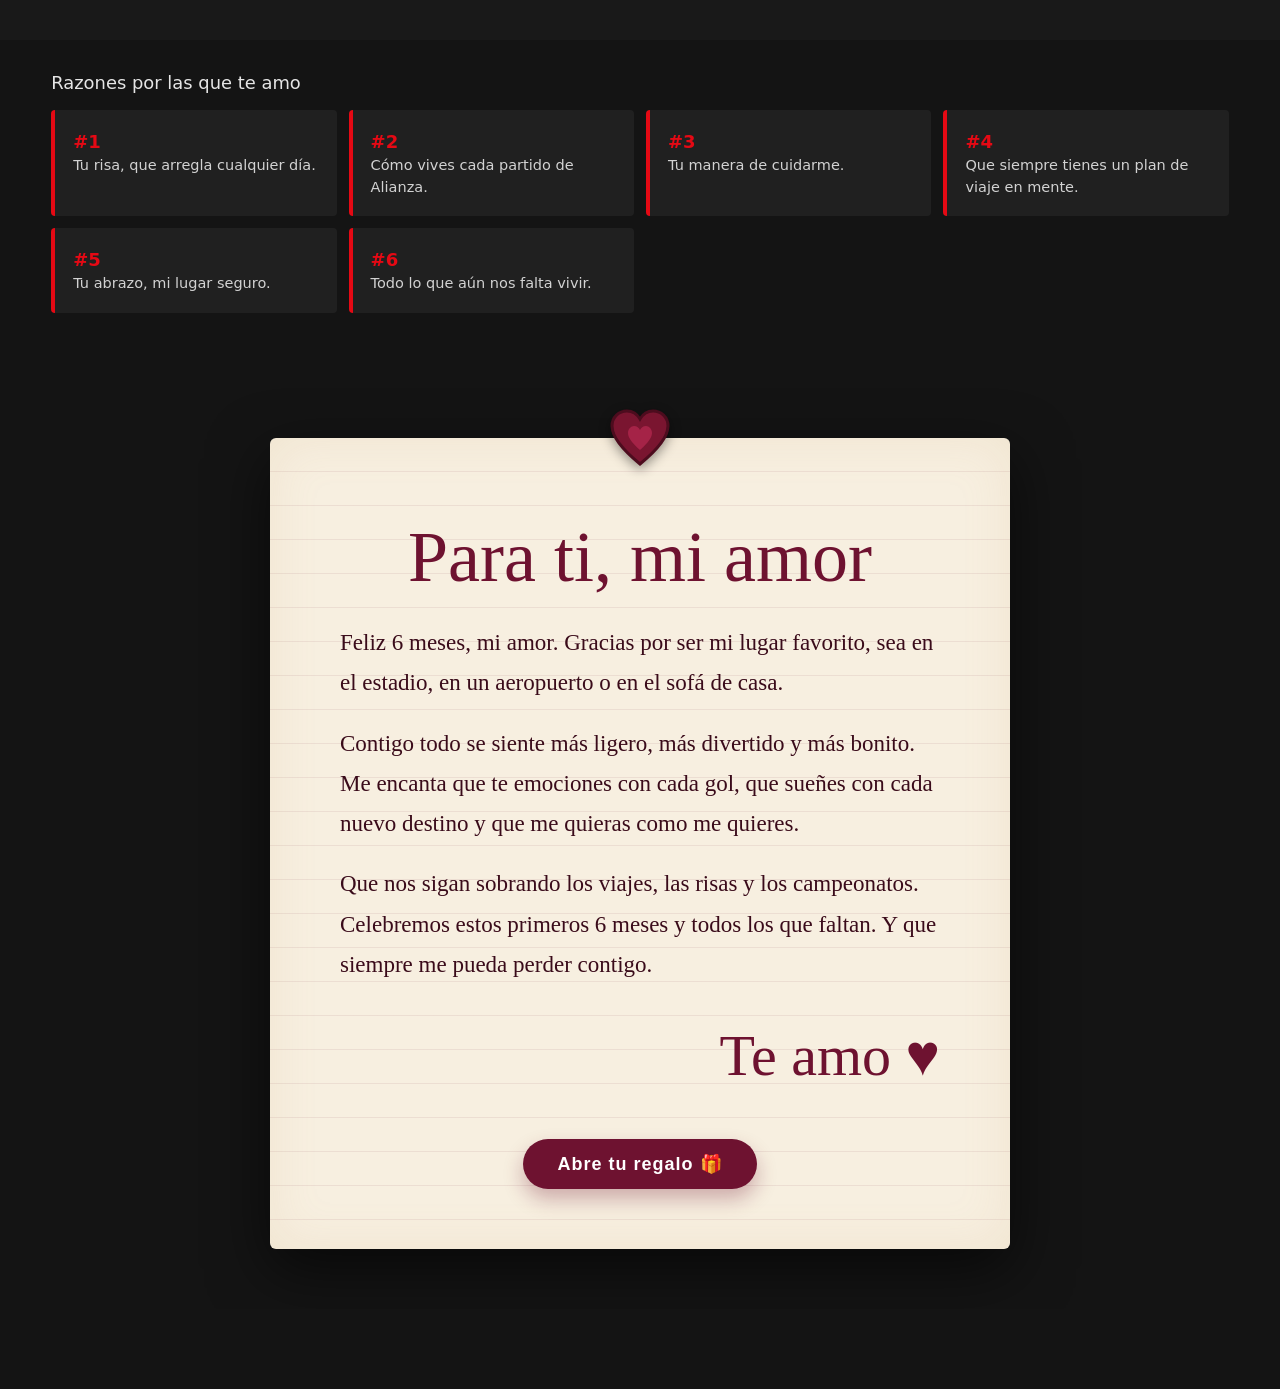
==== commit 7c08414f: "Update index.html" ====
--- a/index.html
+++ b/index.html
@@ -35,9 +35,7 @@
 </header>
 
 <section id="capitulos"><h2>Capítulos de nuestra historia <small>Temporada 1</small></h2><div class="row" id="r1" data-r></div></section>
-<section id="viajes"><h2>Nuestros viajes</h2><div class="row" id="r2" data-r></div></section>
-<section id="alianza"><h2>Alianza Lima <small>Tu gran pasión</small></h2><div class="row" id="r3" data-r></div></section>
-<section id="frases"><h2>Frases para ti</h2><div class="row" id="r4" data-r></div></section>
+<section id="viajes"><h2>Nosotros</h2><div class="row" id="r2" data-r></div></section>
 <section style="background:rgba(255,255,255,0.02);border-top:1px solid #333;margin-top:20px;padding-top:40px">
   <div style="text-align:center; padding:10px 4%">
     <h2 style="margin:0;font-size:20px">El tiempo a tu lado</h2>
